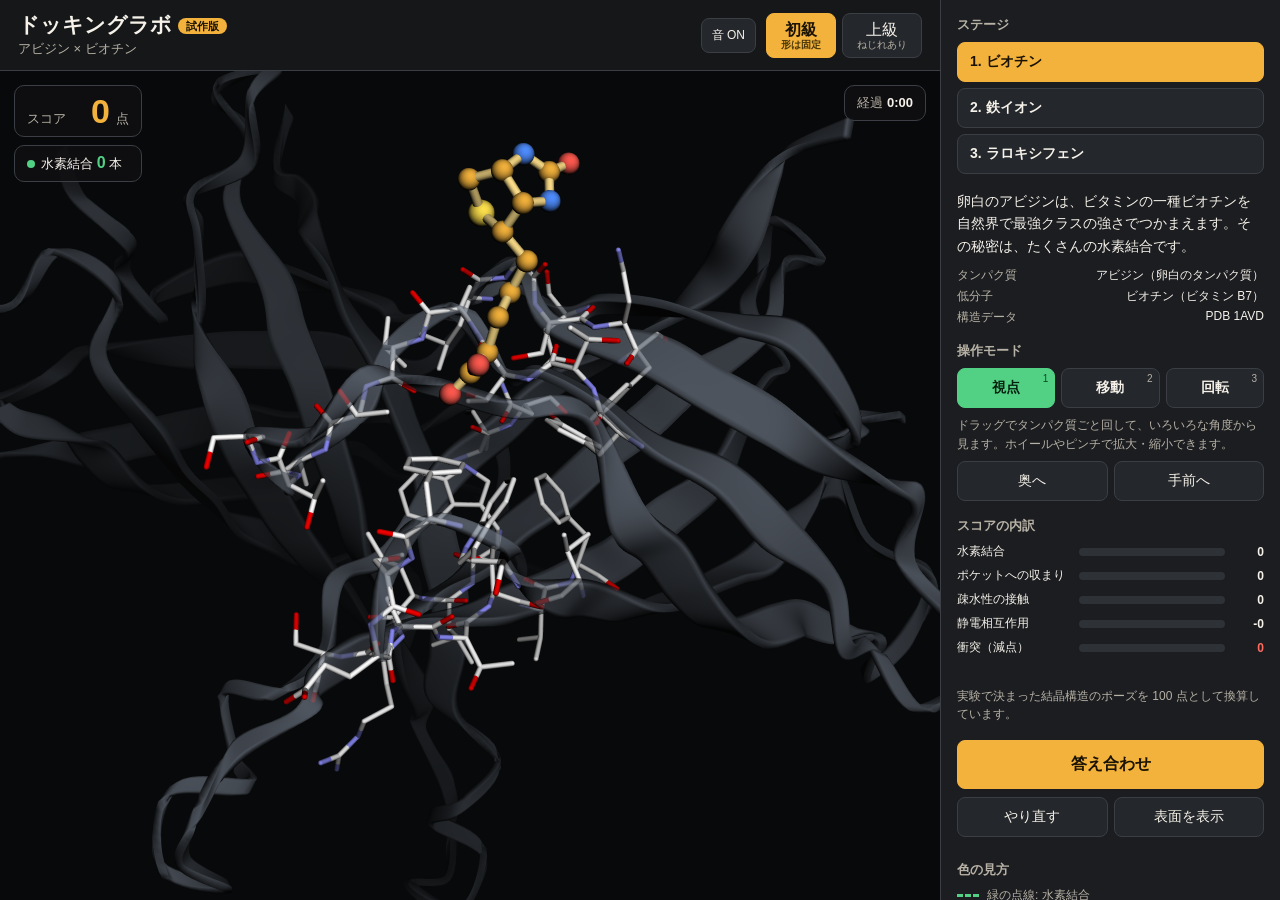
==== docking_lab/index.html @ e74ab345 "ドッキングラボ: 衝突の目印を控えめに（小さく半透明、ゆっくりした波紋、ドラッグ中はほぼ透明） Co-Authored-By: Claude Fable 5.2 <noreply@anthropic." ====
<!doctype html>
<html lang="ja">
  <head>
    <meta charset="utf-8">
    <meta name="viewport" content="width=device-width, initial-scale=1, viewport-fit=cover">
    <title>ドッキングラボ（試作版）</title>
    <link rel="stylesheet" href="styles.css?v=6">
  </head>
  <body>
    <main class="app">
      <section class="viewer-panel">
        <header class="topbar">
          <div>
            <h1>ドッキングラボ <span class="badge">試作版</span></h1>
            <p id="stageTitle" class="subtitle"></p>
          </div>
          <div class="top-actions">
          <button id="soundButton" class="sound" type="button" aria-pressed="true">音 ON</button>
          <div class="level-switch" role="group" aria-label="難易度">
            <button id="levelRigid" class="level active" type="button">初級<small>形は固定</small></button>
            <button id="levelFlex" class="level" type="button">上級<small>ねじれあり</small></button>
          </div>
          </div>
        </header>

        <div class="viewer-wrap">
          <div id="viewer" aria-label="タンパク質と低分子の 3D ビュー"></div>
          <div id="interactionLayer" aria-hidden="true"></div>
          <div id="torsionMarkers" class="torsion-markers" aria-hidden="true" hidden></div>
          <div id="clashMarkers" class="torsion-markers" aria-hidden="true"><span class="clash-marker"></span><span class="clash-marker"></span><span class="clash-marker"></span><span class="clash-marker"></span></div>

          <div class="hud">
            <div class="hud-score">
              <span class="hud-label">スコア</span>
              <strong id="liveScore">0</strong>
              <span class="hud-unit">点</span>
            </div>
            <div class="hud-hbond">
              <span class="dot"></span>水素結合 <strong id="liveHbond">0</strong> 本
            </div>
            <div class="hud-hbond hud-metal metal-only" hidden>
              <span class="dot"></span>配位結合 <strong id="liveMetal">0</strong> 本
            </div>
            <div id="clashWarning" class="hud-clash" hidden>ぶつかっています</div>
          </div>

          <div class="timer">経過 <strong id="timer">0:00</strong></div>
          <div id="loading" class="loading">構造を読み込み中…</div>
        </div>
      </section>

      <aside class="control-panel">
        <section>
          <h2>ステージ</h2>
          <div id="stageList" class="stages"></div>
        </section>

        <section class="about">
          <p id="stageBlurb" class="blurb"></p>
          <dl class="facts">
            <div><dt>タンパク質</dt><dd id="proteinName"></dd></div>
            <div><dt>低分子</dt><dd id="ligandName"></dd></div>
            <div><dt>構造データ</dt><dd id="pdbId"></dd></div>
          </dl>
        </section>

        <section>
          <h2>操作モード</h2>
          <div class="modes">
            <button id="modeView" class="mode active" type="button" data-mode="view">視点<small>1</small></button>
            <button id="modeMove" class="mode" type="button" data-mode="move">移動<small>2</small></button>
            <button id="modeRotate" class="mode" type="button" data-mode="rotate">回転<small>3</small></button>
          </div>
          <p id="modeHelp" class="help"></p>
          <div class="depth">
            <button id="depthIn" type="button">奥へ</button>
            <button id="depthOut" type="button">手前へ</button>
          </div>
        </section>

        <section id="torsionSection" hidden>
          <h2>結合をねじる</h2>
          <div id="torsionList" class="torsions"></div>
        </section>

        <section>
          <h2>スコアの内訳</h2>
          <ul class="breakdown">
            <li data-term="hbond"><span class="term">水素結合</span><span class="bar"><i></i></span><b>0</b></li>
            <li data-term="metal" class="metal-only" hidden><span class="term">金属への配位</span><span class="bar"><i></i></span><b>0</b></li>
            <li data-term="fit"><span class="term">ポケットへの収まり</span><span class="bar"><i></i></span><b>0</b></li>
            <li data-term="hydrophobic"><span class="term">疎水性の接触</span><span class="bar"><i></i></span><b>0</b></li>
            <li data-term="electrostatic"><span class="term">静電相互作用</span><span class="bar"><i></i></span><b>0</b></li>
            <li data-term="clash" class="negative"><span class="term">衝突（減点）</span><span class="bar"><i></i></span><b>0</b></li>
          </ul>
          <p id="clashDetail" class="clash-detail"></p>
          <p class="help">実験で決まった結晶構造のポーズを 100 点として換算しています。</p>
        </section>

        <section>
          <button id="judgeButton" class="primary" type="button">答え合わせ</button>
          <div id="result" class="result" hidden>
            <p id="resultHeadline" class="result-headline"></p>
            <dl class="facts">
              <div><dt>スコア</dt><dd id="resultScore"></dd></div>
              <div><dt>結晶構造とのずれ（RMSD）</dt><dd id="resultRmsd"></dd></div>
              <div><dt>時間</dt><dd id="resultTime"></dd></div>
            </dl>
            <p id="resultNote" class="help"></p>
          </div>
          <div class="row">
            <button id="resetButton" type="button">やり直す</button>
            <button id="surfaceButton" type="button">表面を表示</button>
          </div>
          <p id="bestRecord" class="help"></p>
        </section>

        <section>
          <h2>色の見方</h2>
          <ul class="legend">
            <li><span class="swatch hb"></span>緑の点線: 水素結合</li>
            <li class="metal-only" hidden><span class="swatch metal"></span>オレンジの点線: 金属への配位結合</li>
            <li><span class="swatch clash"></span>赤い球: ぶつかっている原子</li>
            <li><span class="swatch answer"></span>緑の分子: 結晶構造での正解</li>
          </ul>
        </section>
      </aside>
    </main>

    <script src="3Dmol-min.js"></script>
    <script src="scoring.js?v=3"></script>
    <script src="data/avidin-biotin.js?v=2"></script>
    <script src="data/lactoferrin-iron.js?v=1"></script>
    <script src="data/estrogen-raloxifene.js?v=1"></script>
    <script src="app.js?v=6"></script>
  </body>
</html>
---- docking_lab/styles.css ----
:root {
  color-scheme: dark;
  --bg: #101113;
  --panel: #1b1d20;
  --panel-2: #24272b;
  --text: #f6f2ea;
  --muted: #b8b2a6;
  --line: #3b3f45;
  --accent: #f3b23c;
  --good: #52d185;
  --bad: #ff6b5e;
}

* { box-sizing: border-box; }

html, body { height: 100%; }

body {
  margin: 0;
  overflow: hidden;
  background: var(--bg);
  color: var(--text);
  font-family: -apple-system, BlinkMacSystemFont, "Hiragino Sans", "Yu Gothic", sans-serif;
  -webkit-text-size-adjust: 100%;
}

h1, h2, p, dl, dd, ul { margin: 0; padding: 0; }
ul { list-style: none; }

button {
  font: inherit;
  color: var(--text);
  background: var(--panel-2);
  border: 1px solid var(--line);
  border-radius: 8px;
  padding: 10px 12px;
  cursor: pointer;
  touch-action: manipulation;
}
button:hover { border-color: #5a6068; }
button:focus-visible { outline: 2px solid var(--accent); outline-offset: 2px; }

.app {
  display: grid;
  grid-template-columns: minmax(0, 1fr) 340px;
  height: 100vh;
  height: 100dvh;
}

.viewer-panel {
  display: grid;
  grid-template-rows: auto minmax(0, 1fr);
  min-width: 0;
  min-height: 0;
}

.topbar {
  display: flex;
  align-items: center;
  justify-content: space-between;
  gap: 16px;
  padding: 12px 18px;
  border-bottom: 1px solid var(--line);
  background: #151719;
}

h1 { font-size: 21px; line-height: 1.25; }
h2 { font-size: 13px; color: var(--muted); font-weight: 600; margin-bottom: 8px; }

.badge {
  font-size: 11px;
  font-weight: 600;
  color: #1a1304;
  background: var(--accent);
  border-radius: 999px;
  padding: 2px 8px;
  vertical-align: middle;
}

.subtitle { color: var(--muted); font-size: 13px; margin-top: 2px; }

.top-actions { display: flex; align-items: center; gap: 10px; flex-shrink: 0; }
.sound { padding: 8px 10px; font-size: 12px; white-space: nowrap; }
.sound.off { color: var(--muted); }
.level-switch { display: flex; gap: 6px; flex-shrink: 0; }
.level { display: flex; flex-direction: column; align-items: center; padding: 6px 14px; line-height: 1.2; }
.level small { font-size: 10px; color: var(--muted); }
.level.active { background: var(--accent); border-color: var(--accent); color: #1a1304; font-weight: 700; }
.level.active small { color: #4a3708; }

.viewer-wrap {
  position: relative;
  min-height: 0;
  background: #08090a;
  overflow: hidden;
}

#viewer, #interactionLayer { position: absolute; inset: 0; }
#viewer { cursor: grab; touch-action: none; }

#interactionLayer {
  display: none;
  z-index: 5;
  cursor: move;
  touch-action: none;
  -webkit-user-select: none;
  user-select: none;
}
#interactionLayer.active { display: block; }
#interactionLayer.rotate { cursor: crosshair; }

.hud {
  position: absolute;
  left: 14px;
  top: 14px;
  z-index: 7;
  display: flex;
  flex-direction: column;
  gap: 8px;
  pointer-events: none;
}

.hud-score, .hud-hbond, .hud-clash, .timer {
  background: rgba(16, 17, 19, 0.82);
  border: 1px solid var(--line);
  border-radius: 10px;
  padding: 8px 12px;
  font-size: 13px;
}

.hud-score { display: flex; align-items: baseline; gap: 6px; }
.hud-score strong {
  font-size: 34px;
  line-height: 1;
  color: var(--accent);
  font-variant-numeric: tabular-nums;
  min-width: 2ch;
  text-align: right;
}
.hud-label, .hud-unit { color: var(--muted); }

.hud-hbond strong { color: var(--good); font-size: 16px; font-variant-numeric: tabular-nums; }
.hud-hbond .dot {
  display: inline-block;
  width: 8px; height: 8px;
  margin-right: 6px;
  border-radius: 50%;
  background: var(--good);
}
.hud-hbond.pulse { animation: pulse 0.35s ease; }
@keyframes pulse {
  0% { box-shadow: 0 0 0 0 rgba(82, 209, 133, 0.7); }
  100% { box-shadow: 0 0 0 12px rgba(82, 209, 133, 0); }
}

.hud-clash { color: var(--bad); border-color: var(--bad); font-weight: 600; }

.timer {
  position: absolute;
  right: 14px;
  top: 14px;
  z-index: 7;
  color: var(--muted);
  pointer-events: none;
}
.timer strong { color: var(--text); font-variant-numeric: tabular-nums; }

.loading {
  position: absolute;
  inset: 0;
  z-index: 9;
  display: grid;
  place-items: center;
  background: #08090a;
  color: var(--muted);
}
.loading[hidden] { display: none; }

.control-panel {
  display: flex;
  flex-direction: column;
  gap: 16px;
  padding: 16px;
  overflow-y: auto;
  background: var(--panel);
  border-left: 1px solid var(--line);
  font-size: 14px;
}

.blurb { line-height: 1.6; }

.facts { display: grid; gap: 4px; margin-top: 10px; font-size: 12px; }
.facts div { display: flex; justify-content: space-between; gap: 12px; }
.facts dt { color: var(--muted); flex-shrink: 0; }
.facts dd { text-align: right; }

.modes { display: grid; grid-template-columns: repeat(3, 1fr); gap: 6px; }
.mode { position: relative; font-weight: 600; }
.mode small {
  position: absolute;
  right: 6px; top: 4px;
  font-size: 10px;
  color: var(--muted);
  font-weight: 400;
}
.mode.active { background: var(--good); border-color: var(--good); color: #06210f; }
.mode.active small { color: #0e4a25; }

.help { color: var(--muted); font-size: 12px; line-height: 1.55; margin-top: 8px; }

.depth, .row { display: grid; grid-template-columns: 1fr 1fr; gap: 6px; margin-top: 8px; }

.torsions { display: grid; gap: 8px; }
.torsion { display: grid; grid-template-columns: auto 1fr 3.2em; align-items: center; gap: 8px; font-size: 12px; }
.torsion label { color: var(--muted); white-space: nowrap; }
.torsion output { text-align: right; font-variant-numeric: tabular-nums; }
.torsion input { width: 100%; accent-color: #49c6e5; }
.torsion.active label { color: #49c6e5; font-weight: 600; }

.breakdown { display: grid; gap: 7px; }
.breakdown li { display: grid; grid-template-columns: 9.5em 1fr 2.6em; align-items: center; gap: 8px; font-size: 12px; }
.breakdown .bar { height: 8px; border-radius: 4px; background: #2e3237; overflow: hidden; }
.breakdown .bar i { display: block; height: 100%; width: 0; background: var(--good); border-radius: 4px; transition: width 0.12s ease; }
.breakdown .negative .bar i { background: var(--bad); }
.breakdown b { text-align: right; font-variant-numeric: tabular-nums; font-weight: 600; }
.breakdown .negative b { color: var(--bad); }

.primary {
  width: 100%;
  padding: 13px;
  font-size: 16px;
  font-weight: 700;
  background: var(--accent);
  border-color: var(--accent);
  color: #1a1304;
}
.primary:hover { border-color: #ffd27a; }

.result {
  margin-top: 10px;
  padding: 12px;
  border: 1px solid var(--line);
  border-radius: 10px;
  background: var(--panel-2);
}
.result-headline { font-size: 17px; font-weight: 700; }
.result.success { border-color: var(--good); }
.result.success .result-headline { color: var(--good); }

.legend { display: grid; gap: 6px; font-size: 12px; color: var(--muted); }
.swatch { display: inline-block; width: 22px; height: 0; margin-right: 8px; vertical-align: middle; }
.swatch.hb { border-top: 3px dashed var(--good); }
.swatch.clash { width: 10px; height: 10px; border-radius: 50%; background: var(--bad); margin-right: 20px; }
.swatch.answer { border-top: 4px solid #3ddc84; opacity: 0.7; }

@media (max-width: 760px) {
  body { overflow: auto; }
  .app { display: block; height: auto; }
  .viewer-panel { display: block; }
  .viewer-wrap { height: 58vh; height: 58dvh; min-height: 320px; }
  .topbar { padding: 10px 12px; }
  h1 { font-size: 17px; }
  .subtitle { display: none; }
  .control-panel { border-left: 0; border-top: 1px solid var(--line); overflow: visible; }
  .hud-score strong { font-size: 26px; }
  .mode small { display: none; }
  .control-panel > section.about { order: 9; }
}

/* ねじれる結合の番号（分子の上に重ねる小さな印） */
.torsion-markers { position: absolute; inset: 0; z-index: 6; pointer-events: none; overflow: hidden; }
.torsion-markers[hidden] { display: none; }
.torsion-marker {
  position: absolute;
  left: 0; top: 0;
  width: 15px; height: 15px;
  margin: -7.5px 0 0 -7.5px;
  display: grid;
  place-items: center;
  border-radius: 50%;
  border: 1px solid rgba(73, 198, 229, 0.9);
  background: rgba(8, 9, 10, 0.72);
  color: #bfefff;
  font-size: 9px;
  font-weight: 700;
  line-height: 1;
  will-change: transform;
}
.torsion-marker.active { background: #49c6e5; color: #06222b; }

/* ステージ選択 */
.stages { display: grid; gap: 6px; }
.stage { text-align: left; font-weight: 600; }
.stage.active { background: var(--accent); border-color: var(--accent); color: #1a1304; }
button:disabled { opacity: 0.4; cursor: not-allowed; }

/* 金属への配位結合 */
.hud-metal strong { color: #ffa94d; }
.hud-metal .dot { background: #ffa94d; }
.breakdown li[data-term="metal"] .bar i { background: #ffa94d; }
.swatch.metal { border-top: 3px dashed #ffa94d; }
[hidden] { display: none !important; }

/* 衝突している場所の目印（赤い輪が脈打つ。タンパク質の陰でも見える） */
.clash-marker {
  position: absolute;
  left: 0; top: 0;
  width: 16px; height: 16px;
  margin: -8px 0 0 -8px;
  display: none;
  opacity: 0.65;
  transition: opacity 0.25s ease;
}
.clash-marker::before, .clash-marker::after {
  content: "";
  position: absolute;
  inset: 0;
  border-radius: 50%;
  border: 1.5px solid #ff6b5e;
}
.clash-marker::after { animation: clash-ping 2.6s ease-out infinite; }
@keyframes clash-ping {
  0% { transform: scale(1); opacity: 0.6; }
  70%, 100% { transform: scale(1.7); opacity: 0; }
}
@media (prefers-reduced-motion: reduce) { .clash-marker::after { animation: none; } }
/* 分子を動かしている間は、目印をほとんど透明にして邪魔にならないようにする */
.dragging-ligand .clash-marker { opacity: 0.14; }
.dragging-ligand .clash-marker::after { animation: none; opacity: 0; }
.clash-detail { color: var(--bad); font-size: 12px; font-weight: 600; margin-top: 8px; min-height: 1.2em; }
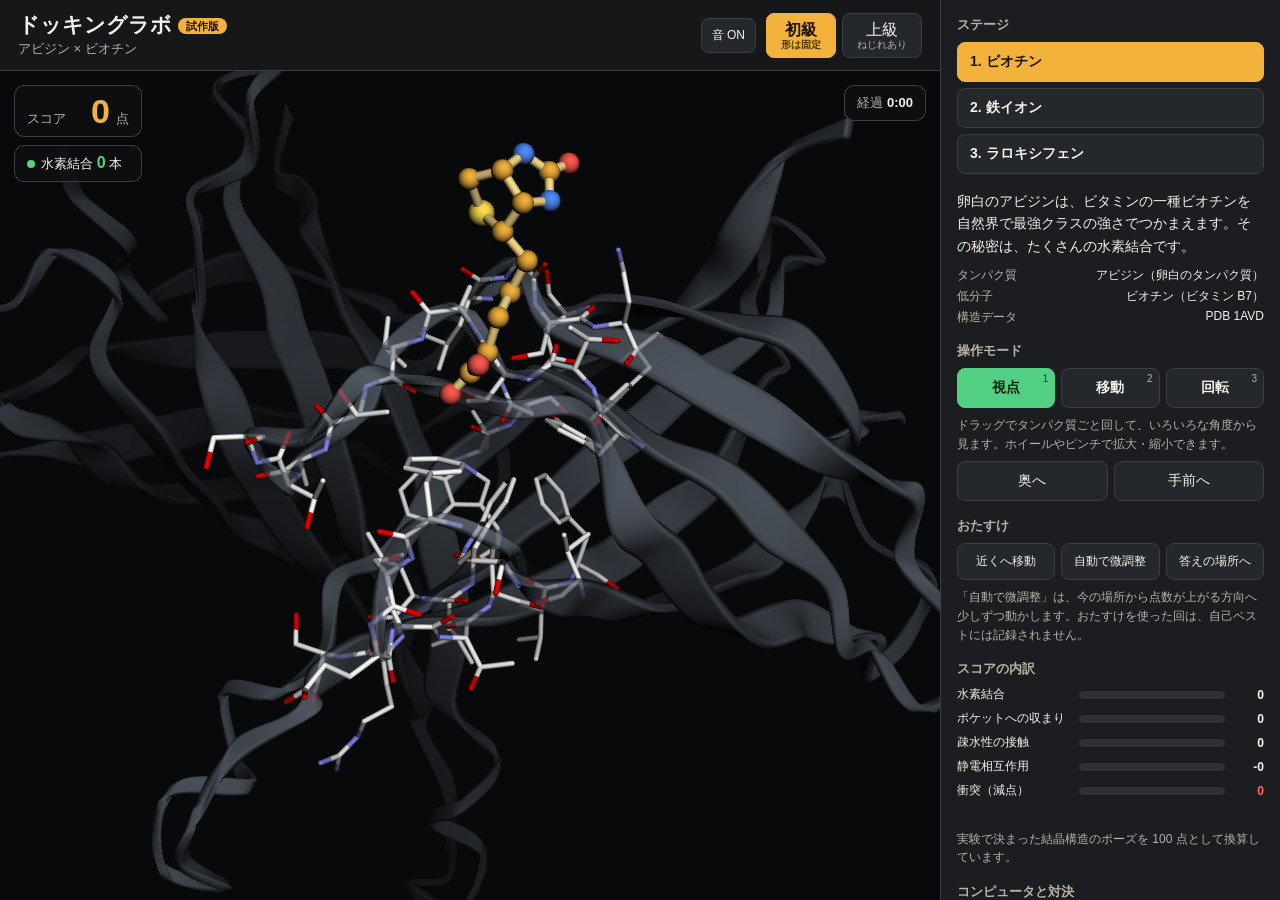
==== commit 87cd27e0: "ドッキングラボ: おたすけ（近くへ移動・自動で微調整・答えの場所へ）と、コンピュータとの対決（強さ 3 段階）を追加 Co-Authored-By: Claude Fable 5.2 <noreply" ====
--- a/docking_lab/index.html
+++ b/docking_lab/index.html
@@ -4,7 +4,7 @@
     <meta charset="utf-8">
     <meta name="viewport" content="width=device-width, initial-scale=1, viewport-fit=cover">
     <title>ドッキングラボ（試作版）</title>
-    <link rel="stylesheet" href="styles.css?v=6">
+    <link rel="stylesheet" href="styles.css?v=7">
   </head>
   <body>
     <main class="app">
@@ -40,6 +40,9 @@
             </div>
             <div class="hud-hbond hud-metal metal-only" hidden>
               <span class="dot"></span>配位結合 <strong id="liveMetal">0</strong> 本
+            </div>
+            <div id="cpuChip" class="hud-hbond hud-cpu" hidden>
+              <span class="dot"></span>コンピュータ <strong id="cpuScore">0</strong> 点
             </div>
             <div id="clashWarning" class="hud-clash" hidden>ぶつかっています</div>
           </div>
@@ -78,6 +81,16 @@
           </div>
         </section>
 
+        <section>
+          <h2>おたすけ</h2>
+          <div class="assist">
+            <button id="assistNear" type="button">近くへ移動</button>
+            <button id="assistRefine" type="button">自動で微調整</button>
+            <button id="assistAnswer" type="button">答えの場所へ</button>
+          </div>
+          <p class="help">「自動で微調整」は、今の場所から点数が上がる方向へ少しずつ動かします。おたすけを使った回は、自己ベストには記録されません。</p>
+        </section>
+
         <section id="torsionSection" hidden>
           <h2>結合をねじる</h2>
           <div id="torsionList" class="torsions"></div>
@@ -98,6 +111,18 @@
         </section>
 
         <section>
+          <h2>コンピュータと対決</h2>
+          <div class="cpu-levels" role="group" aria-label="コンピュータの強さ">
+            <button class="cpu-level active" type="button" data-level="weak">よわい</button>
+            <button class="cpu-level" type="button" data-level="normal">ふつう</button>
+            <button class="cpu-level" type="button" data-level="strong">つよい</button>
+          </div>
+          <button id="cpuButton" class="cpu" type="button">コンピュータと対決する</button>
+          <p id="cpuStatus" class="help cpu-status"></p>
+          <p class="help">コンピュータは、ポケットのあたりで分子をランダムに動かし、点数が上がる置き方を 45〜60 秒間探します。強いほど、たくさん試します。実際のドッキング計算と同じ考え方です。紫色の分子がコンピュータです。</p>
+        </section>
+
+        <section>
           <button id="judgeButton" class="primary" type="button">答え合わせ</button>
           <div id="result" class="result" hidden>
             <p id="resultHeadline" class="result-headline"></p>
@@ -106,6 +131,8 @@
               <div><dt>結晶構造とのずれ（RMSD）</dt><dd id="resultRmsd"></dd></div>
               <div><dt>時間</dt><dd id="resultTime"></dd></div>
             </dl>
+            <p id="resultCpu" class="result-cpu" hidden><span id="resultCpuText"></span></p>
+            <p id="resultAssist" class="help" hidden>おたすけを使ったので、自己ベストには記録していません。</p>
             <p id="resultNote" class="help"></p>
           </div>
           <div class="row">
@@ -122,6 +149,7 @@
             <li class="metal-only" hidden><span class="swatch metal"></span>オレンジの点線: 金属への配位結合</li>
             <li><span class="swatch clash"></span>赤い球: ぶつかっている原子</li>
             <li><span class="swatch answer"></span>緑の分子: 結晶構造での正解</li>
+            <li><span class="swatch cpu"></span>紫の分子: コンピュータ</li>
           </ul>
         </section>
       </aside>
@@ -132,6 +160,6 @@
     <script src="data/avidin-biotin.js?v=2"></script>
     <script src="data/lactoferrin-iron.js?v=1"></script>
     <script src="data/estrogen-raloxifene.js?v=1"></script>
-    <script src="app.js?v=6"></script>
+    <script src="app.js?v=8"></script>
   </body>
 </html>
--- a/docking_lab/styles.css
+++ b/docking_lab/styles.css
@@ -328,3 +328,19 @@
 .dragging-ligand .clash-marker { opacity: 0.14; }
 .dragging-ligand .clash-marker::after { animation: none; opacity: 0; }
 .clash-detail { color: var(--bad); font-size: 12px; font-weight: 600; margin-top: 8px; min-height: 1.2em; }
+
+/* おたすけ */
+.assist { display: grid; grid-template-columns: repeat(3, 1fr); gap: 6px; }
+.assist button { padding: 9px 4px; font-size: 12px; }
+.assist button.busy { border-color: var(--accent); color: var(--accent); }
+
+/* コンピュータと対決 */
+.cpu { width: 100%; font-weight: 600; border-color: #6f58b8; color: #d9c9ff; }
+.cpu-status { color: #d9c9ff; min-height: 1.2em; }
+.hud-cpu strong { color: #b18cff; }
+.hud-cpu .dot { background: #b18cff; }
+.result-cpu { margin-top: 8px; font-weight: 700; color: #d9c9ff; }
+.swatch.cpu { border-top: 4px solid #b18cff; opacity: 0.8; }
+.cpu-levels { display: grid; grid-template-columns: repeat(3, 1fr); gap: 6px; margin-bottom: 6px; }
+.cpu-level { padding: 7px 4px; font-size: 12px; }
+.cpu-level.active { background: #6f58b8; border-color: #6f58b8; color: #fff; font-weight: 700; }
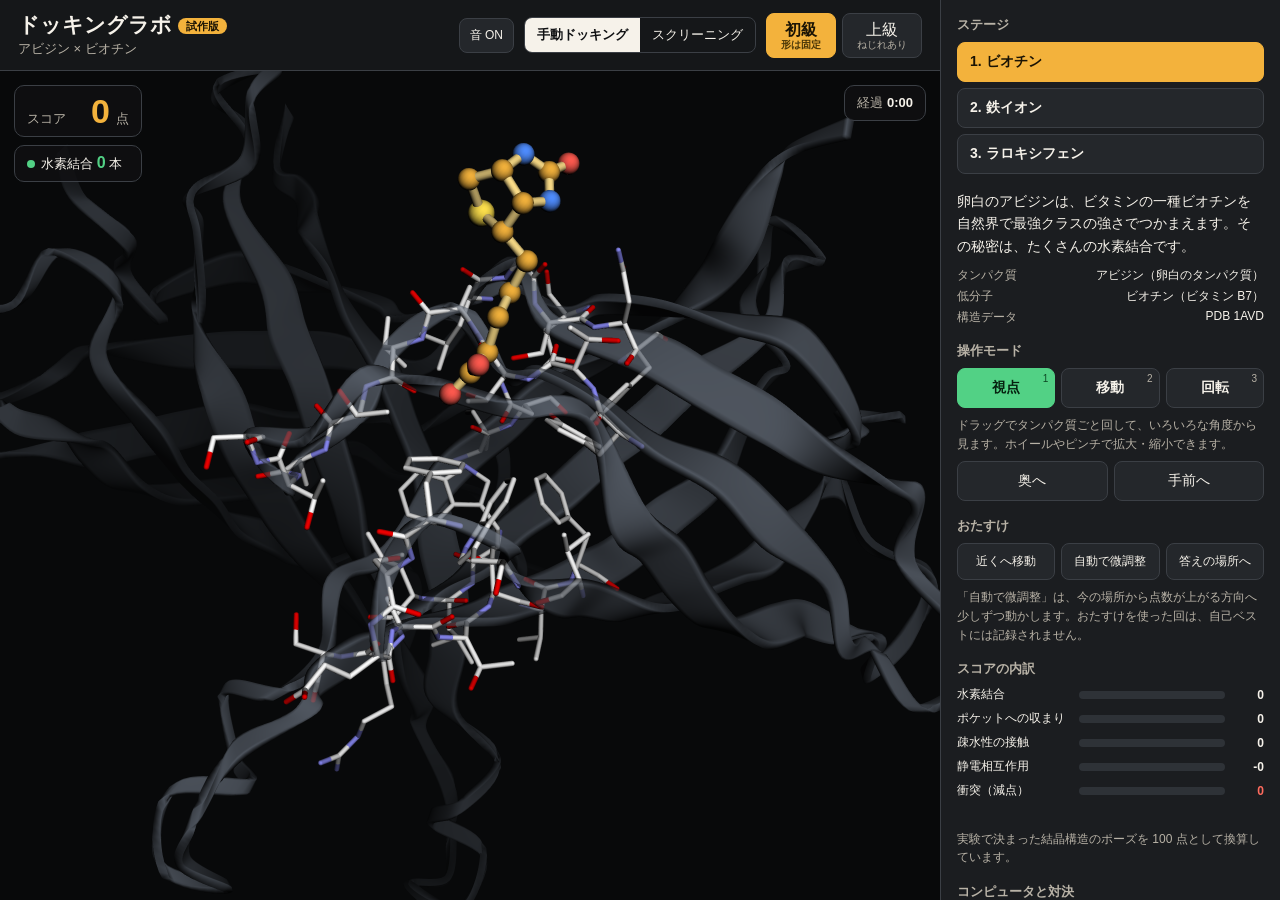
==== commit 2d1c637a: "ドッキングラボ: スクリーニングモードを追加（アビジンの相手を 5 候補から当てる。自動ドッキングと結果の解説つき） Co-Authored-By: Claude Fable 5.2 <noreply" ====
--- a/docking_lab/index.html
+++ b/docking_lab/index.html
@@ -4,7 +4,7 @@
     <meta charset="utf-8">
     <meta name="viewport" content="width=device-width, initial-scale=1, viewport-fit=cover">
     <title>ドッキングラボ（試作版）</title>
-    <link rel="stylesheet" href="styles.css?v=7">
+    <link rel="stylesheet" href="styles.css?v=9">
   </head>
   <body>
     <main class="app">
@@ -16,7 +16,11 @@
           </div>
           <div class="top-actions">
           <button id="soundButton" class="sound" type="button" aria-pressed="true">音 ON</button>
-          <div class="level-switch" role="group" aria-label="難易度">
+          <div class="tabs" role="group" aria-label="遊び方">
+            <button id="tabManual" class="tab active" type="button">手動ドッキング</button>
+            <button id="tabScreen" class="tab" type="button">スクリーニング</button>
+          </div>
+          <div class="level-switch manual-only" role="group" aria-label="難易度">
             <button id="levelRigid" class="level active" type="button">初級<small>形は固定</small></button>
             <button id="levelFlex" class="level" type="button">上級<small>ねじれあり</small></button>
           </div>
@@ -41,24 +45,49 @@
             <div class="hud-hbond hud-metal metal-only" hidden>
               <span class="dot"></span>配位結合 <strong id="liveMetal">0</strong> 本
             </div>
-            <div id="cpuChip" class="hud-hbond hud-cpu" hidden>
-              <span class="dot"></span>コンピュータ <strong id="cpuScore">0</strong> 点
-            </div>
             <div id="clashWarning" class="hud-clash" hidden>ぶつかっています</div>
           </div>
 
-          <div class="timer">経過 <strong id="timer">0:00</strong></div>
+          <div class="cpu-pane" aria-label="コンピュータの画面">
+            <div id="cpuViewer"></div>
+            <div class="cpu-hud">
+              <div class="cpu-title">コンピュータ</div>
+              <div class="cpu-best">最高 <strong id="cpuScore">0</strong> 点</div>
+              <div class="cpu-now">いま <span id="cpuNow">0</span> 点</div>
+            </div>
+          </div>
+          <div class="player-tag">あなた</div>
+          <div class="timer manual-only">経過 <strong id="timer">0:00</strong></div>
           <div id="loading" class="loading">構造を読み込み中…</div>
         </div>
       </section>
 
       <aside class="control-panel">
-        <section>
+        <section class="screen-only">
+          <h2>スクリーニング</h2>
+          <p id="screenQuestion" class="blurb"></p>
+          <div id="candidateList" class="candidates"></div>
+          <div class="row">
+            <button id="autoOne" type="button">選んだ分子を自動ドッキング</button>
+            <button id="autoAll" type="button">全部まとめて自動ドッキング</button>
+          </div>
+          <p id="screenProgress" class="help screen-progress"></p>
+          <p id="screenHint" class="help"></p>
+          <button id="showScreenResult" class="primary" type="button" disabled>結果を見る</button>
+          <div id="screenResult" class="result" hidden>
+            <p id="screenVerdict" class="result-headline"></p>
+            <p id="screenCaveat" class="help"></p>
+            <ol id="screenRanking" class="ranking"></ol>
+          </div>
+          <p id="screenNote" class="help"></p>
+        </section>
+
+        <section class="manual-only">
           <h2>ステージ</h2>
           <div id="stageList" class="stages"></div>
         </section>
 
-        <section class="about">
+        <section class="about manual-only">
           <p id="stageBlurb" class="blurb"></p>
           <dl class="facts">
             <div><dt>タンパク質</dt><dd id="proteinName"></dd></div>
@@ -81,7 +110,7 @@
           </div>
         </section>
 
-        <section>
+        <section class="manual-only">
           <h2>おたすけ</h2>
           <div class="assist">
             <button id="assistNear" type="button">近くへ移動</button>
@@ -110,7 +139,7 @@
           <p class="help">実験で決まった結晶構造のポーズを 100 点として換算しています。</p>
         </section>
 
-        <section>
+        <section class="manual-only">
           <h2>コンピュータと対決</h2>
           <div class="cpu-levels" role="group" aria-label="コンピュータの強さ">
             <button class="cpu-level active" type="button" data-level="weak">よわい</button>
@@ -119,10 +148,10 @@
           </div>
           <button id="cpuButton" class="cpu" type="button">コンピュータと対決する</button>
           <p id="cpuStatus" class="help cpu-status"></p>
-          <p class="help">コンピュータは、ポケットのあたりで分子をランダムに動かし、点数が上がる置き方を 45〜60 秒間探します。強いほど、たくさん試します。実際のドッキング計算と同じ考え方です。紫色の分子がコンピュータです。</p>
+          <p class="help">コンピュータは、ポケットのあたりで分子をランダムに動かし、点数が上がる置き方を 45〜60 秒間探します。強いほど、たくさん試します。実際のドッキング計算と同じ考え方です。対決中は画面が 2 つに分かれ、紫色の分子がコンピュータです。100 点の場所を見つけると、そこで探索をやめます。</p>
         </section>
 
-        <section>
+        <section class="manual-only">
           <button id="judgeButton" class="primary" type="button">答え合わせ</button>
           <div id="result" class="result" hidden>
             <p id="resultHeadline" class="result-headline"></p>
@@ -160,6 +189,7 @@
     <script src="data/avidin-biotin.js?v=2"></script>
     <script src="data/lactoferrin-iron.js?v=1"></script>
     <script src="data/estrogen-raloxifene.js?v=1"></script>
-    <script src="app.js?v=8"></script>
+    <script src="data/screen-avidin.js?v=1"></script>
+    <script src="app.js?v=10"></script>
   </body>
 </html>
--- a/docking_lab/styles.css
+++ b/docking_lab/styles.css
@@ -344,3 +344,99 @@
 .cpu-levels { display: grid; grid-template-columns: repeat(3, 1fr); gap: 6px; margin-bottom: 6px; }
 .cpu-level { padding: 7px 4px; font-size: 12px; }
 .cpu-level.active { background: #6f58b8; border-color: #6f58b8; color: #fff; font-weight: 700; }
+
+/* 対決中の 2 画面表示（左: あなた、右: コンピュータ。スマホでは上下） */
+.cpu-pane { display: none; position: absolute; top: 0; right: 0; bottom: 0; left: 50%; border-left: 2px solid #6f58b8; background: #0d0a14; z-index: 4; }
+.cpu-pane #cpuViewer { position: absolute; inset: 0; pointer-events: none; }
+.player-tag { display: none; }
+.viewer-wrap.split .cpu-pane { display: block; }
+.viewer-wrap.split #viewer,
+.viewer-wrap.split #interactionLayer,
+.viewer-wrap.split .torsion-markers { right: 50%; }
+.viewer-wrap.split .timer { right: calc(50% + 14px); }
+.viewer-wrap.split .player-tag {
+  display: block;
+  position: absolute;
+  left: 14px; bottom: 12px;
+  z-index: 7;
+  font-size: 12px; font-weight: 700;
+  color: var(--accent);
+  pointer-events: none;
+}
+.cpu-hud {
+  position: absolute;
+  left: 14px; top: 14px;
+  z-index: 2;
+  background: rgba(16, 13, 24, 0.85);
+  border: 1px solid #6f58b8;
+  border-radius: 10px;
+  padding: 8px 12px;
+  font-size: 13px;
+  color: var(--muted);
+  pointer-events: none;
+}
+.cpu-title { font-size: 12px; font-weight: 700; color: #d9c9ff; margin-bottom: 2px; }
+.cpu-best strong { font-size: 30px; line-height: 1; color: #b18cff; font-variant-numeric: tabular-nums; }
+.cpu-now { font-size: 12px; font-variant-numeric: tabular-nums; }
+@media (max-width: 760px) {
+  .viewer-wrap.split { height: 76vh; height: 76dvh; }
+  .cpu-pane { left: 0; top: 50%; border-left: 0; border-top: 2px solid #6f58b8; }
+  .viewer-wrap.split #viewer,
+  .viewer-wrap.split #interactionLayer,
+  .viewer-wrap.split .torsion-markers { right: 0; bottom: 50%; }
+  .viewer-wrap.split .timer { right: 14px; }
+  .viewer-wrap.split .player-tag { bottom: calc(50% + 10px); }
+  .cpu-best strong { font-size: 22px; }
+}
+
+/* 遊び方の切り替え */
+.tabs { display: flex; gap: 0; border: 1px solid var(--line); border-radius: 8px; overflow: hidden; }
+.tab { border: 0; border-radius: 0; padding: 8px 12px; font-size: 13px; background: transparent; white-space: nowrap; }
+.tab.active { background: var(--text); color: #101113; font-weight: 700; }
+.screen-only { display: none; }
+body.mode-screen .screen-only { display: block; }
+body.mode-screen .manual-only { display: none !important; }
+
+/* スクリーニング */
+.candidates { display: grid; gap: 6px; margin: 10px 0; }
+.candidate {
+  display: grid;
+  grid-template-columns: 1fr auto;
+  grid-template-areas: "main score" "main predict";
+  align-items: center;
+  gap: 2px 8px;
+  border: 1px solid var(--line);
+  border-radius: 8px;
+  background: var(--panel-2);
+  padding: 4px 10px 4px 4px;
+}
+.candidate.active { border-color: var(--accent); box-shadow: inset 3px 0 0 var(--accent); }
+.candidate.busy { border-color: #49c6e5; }
+.cand-main { grid-area: main; display: grid; gap: 2px; text-align: left; border: 0; background: transparent; padding: 6px 8px; }
+.cand-name { font-weight: 700; }
+.cand-desc { font-size: 11px; color: var(--muted); line-height: 1.4; }
+.cand-score { grid-area: score; text-align: right; font-weight: 700; font-variant-numeric: tabular-nums; color: var(--muted); }
+.candidate.docked .cand-score { color: var(--accent); }
+.cand-predict { grid-area: predict; font-size: 11px; color: var(--muted); display: flex; align-items: center; gap: 4px; justify-content: flex-end; cursor: pointer; }
+.cand-predict input { accent-color: var(--accent); }
+.screen-progress { color: #49c6e5; min-height: 1.2em; }
+#showScreenResult { margin-top: 8px; }
+.ranking { display: grid; gap: 10px; margin: 10px 0 0; padding: 0; list-style: none; }
+.rank-row { display: grid; gap: 4px; font-size: 12px; }
+.rank-head { display: flex; gap: 8px; align-items: baseline; }
+.rank-no { color: var(--muted); flex-shrink: 0; }
+.rank-name { font-weight: 700; flex: 1; }
+.rank-points { font-variant-numeric: tabular-nums; }
+.rank-row .bar { height: 8px; border-radius: 4px; background: #2e3237; overflow: hidden; }
+.rank-row .bar i { display: block; height: 100%; background: var(--muted); border-radius: 4px; }
+.rank-row.truth-3 .bar i { background: var(--good); }
+.rank-row.truth-2 .bar i { background: #9fd65a; }
+.rank-truth { font-weight: 600; }
+.rank-row.truth-3 .rank-truth { color: var(--good); }
+.rank-row.truth-2 .rank-truth { color: #9fd65a; }
+.rank-row.truth-1 .rank-truth, .rank-row.truth-0 .rank-truth { color: var(--muted); }
+.rank-lesson { color: var(--muted); line-height: 1.5; }
+@media (max-width: 760px) {
+  .topbar { flex-wrap: wrap; }
+  .tab { padding: 7px 9px; font-size: 12px; }
+}
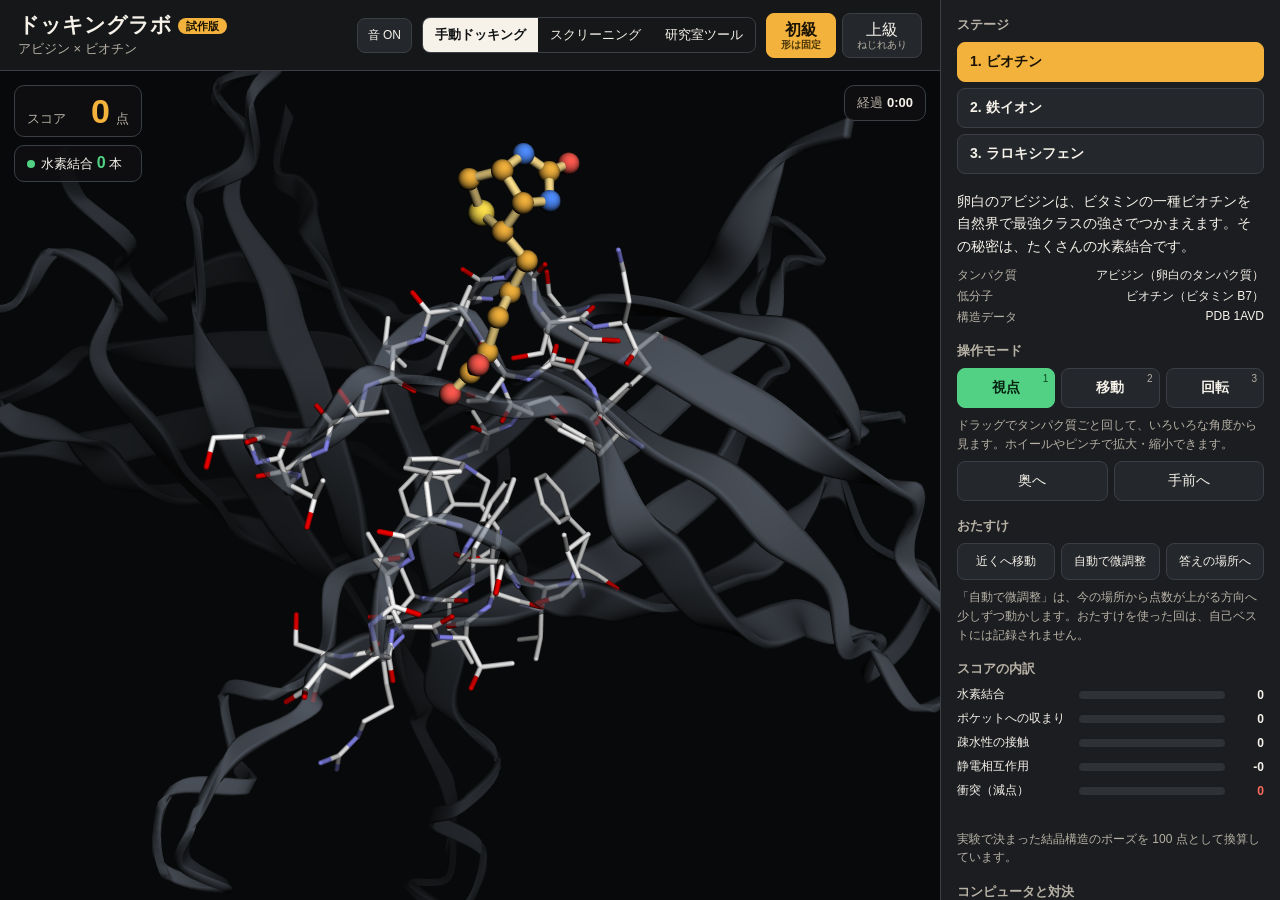
==== commit dc753aea: "ドッキングラボ: 研究室ツール（モード C）を追加 自分の構造ファイル（PDB / mmCIF）をブラウザ内だけで解析し、ポケットを選んで 自分の化合物（SDF / MOL）を自動ドッキングできる。再" ====
--- a/docking_lab/index.html
+++ b/docking_lab/index.html
@@ -4,7 +4,7 @@
     <meta charset="utf-8">
     <meta name="viewport" content="width=device-width, initial-scale=1, viewport-fit=cover">
     <title>ドッキングラボ（試作版）</title>
-    <link rel="stylesheet" href="styles.css?v=9">
+    <link rel="stylesheet" href="styles.css?v=10">
   </head>
   <body>
     <main class="app">
@@ -19,6 +19,7 @@
           <div class="tabs" role="group" aria-label="遊び方">
             <button id="tabManual" class="tab active" type="button">手動ドッキング</button>
             <button id="tabScreen" class="tab" type="button">スクリーニング</button>
+            <button id="tabLab" class="tab" type="button">研究室ツール</button>
           </div>
           <div class="level-switch manual-only" role="group" aria-label="難易度">
             <button id="levelRigid" class="level active" type="button">初級<small>形は固定</small></button>
@@ -63,6 +64,55 @@
       </section>
 
       <aside class="control-panel">
+        <section class="lab-only">
+          <h2>研究室ツール</h2>
+          <p class="help">自分の構造ファイルで試せます。ファイルはこの画面の中だけで処理され、どこにも送信されません。</p>
+          <div id="labDrop" class="dropzone">
+            <input id="labFile" type="file" accept=".pdb,.ent,.cif,.mmcif" hidden>
+            <button id="labPick" type="button">構造ファイルを選ぶ</button>
+            <p class="help">PDB（.pdb）または mmCIF（.cif）。ここにドラッグしても読み込めます。</p>
+          </div>
+          <p id="labError" class="lab-error" hidden></p>
+          <div id="labInfo" class="lab-info" hidden></div>
+          <div id="labPocketWrap" hidden>
+            <h2>ポケットを選ぶ</h2>
+            <p class="help">構造の中にある低分子を選ぶと、その場所がポケットになります。点数は、選んだ低分子が結晶構造で取っている形を 100 点として換算します。</p>
+            <div id="labPocketList" class="candidates"></div>
+          </div>
+        </section>
+
+        <section class="lab-only" id="labDockSection" hidden>
+          <h2>試す分子</h2>
+          <div id="labCandidateList" class="candidates"></div>
+          <input id="labLigandFile" type="file" accept=".sdf,.mol" multiple hidden>
+          <div class="row">
+            <button id="labAddLigand" type="button">化合物を追加（SDF / MOL）</button>
+            <button id="labAutoOne" type="button">選んだ分子を自動ドッキング</button>
+          </div>
+          <div class="row">
+            <button id="labAutoAll" type="button">全部まとめて自動ドッキング</button>
+            <button id="labRank" type="button">点数順に並べる</button>
+          </div>
+          <p id="labProgress" class="help screen-progress"></p>
+          <ol id="labRanking" class="ranking" hidden></ol>
+        </section>
+
+        <section class="lab-only" id="labCheckSection" hidden>
+          <h2>スコアの信頼性</h2>
+          <p class="help">この簡易スコアは、どの系でも正しいとは限りません。結晶構造のリガンドを自動ドッキングし直して、結晶と違う場所に高い点数が出ないかを調べます。</p>
+          <button id="labCheck" type="button">この系で調べる（十数秒）</button>
+          <p id="labCheckProgress" class="help screen-progress"></p>
+          <div id="labCheckResult" class="result" hidden>
+            <p id="labCheckVerdict" class="result-headline"></p>
+            <dl class="facts">
+              <div><dt>結晶構造のポーズ</dt><dd>100 点</dd></div>
+              <div><dt>結晶から 2.5 Å 以上離れた場所の最高点</dt><dd id="labCheckDecoy"></dd></div>
+              <div><dt>結晶より高得点になった回数</dt><dd id="labCheckBeat"></dd></div>
+            </dl>
+            <p id="labCheckNote" class="help"></p>
+          </div>
+        </section>
+
         <section class="screen-only">
           <h2>スクリーニング</h2>
           <p id="screenQuestion" class="blurb"></p>
@@ -151,7 +201,7 @@
           <p class="help">コンピュータは、ポケットのあたりで分子をランダムに動かし、点数が上がる置き方を 45〜60 秒間探します。強いほど、たくさん試します。実際のドッキング計算と同じ考え方です。対決中は画面が 2 つに分かれ、紫色の分子がコンピュータです。100 点の場所を見つけると、そこで探索をやめます。</p>
         </section>
 
-        <section class="manual-only">
+        <section id="judgeSection" class="manual-only">
           <button id="judgeButton" class="primary" type="button">答え合わせ</button>
           <div id="result" class="result" hidden>
             <p id="resultHeadline" class="result-headline"></p>
@@ -186,10 +236,11 @@
 
     <script src="3Dmol-min.js"></script>
     <script src="scoring.js?v=3"></script>
+    <script src="structure.js?v=1"></script>
     <script src="data/avidin-biotin.js?v=2"></script>
     <script src="data/lactoferrin-iron.js?v=1"></script>
     <script src="data/estrogen-raloxifene.js?v=1"></script>
     <script src="data/screen-avidin.js?v=1"></script>
-    <script src="app.js?v=10"></script>
+    <script src="app.js?v=11"></script>
   </body>
 </html>
--- a/docking_lab/styles.css
+++ b/docking_lab/styles.css
@@ -393,9 +393,10 @@
 .tabs { display: flex; gap: 0; border: 1px solid var(--line); border-radius: 8px; overflow: hidden; }
 .tab { border: 0; border-radius: 0; padding: 8px 12px; font-size: 13px; background: transparent; white-space: nowrap; }
 .tab.active { background: var(--text); color: #101113; font-weight: 700; }
-.screen-only { display: none; }
+.screen-only, .lab-only { display: none; }
 body.mode-screen .screen-only { display: block; }
-body.mode-screen .manual-only { display: none !important; }
+body.mode-lab .lab-only { display: block; }
+body.mode-screen .manual-only, body.mode-lab .manual-only { display: none !important; }
 
 /* スクリーニング */
 .candidates { display: grid; gap: 6px; margin: 10px 0; }
@@ -440,3 +441,23 @@
   .topbar { flex-wrap: wrap; }
   .tab { padding: 7px 9px; font-size: 12px; }
 }
+
+/* 研究室ツール */
+.dropzone {
+  display: grid;
+  gap: 8px;
+  justify-items: start;
+  padding: 12px;
+  border: 1px dashed var(--line);
+  border-radius: 10px;
+  margin-top: 10px;
+}
+.dropzone.over { border-color: var(--accent); background: rgba(243, 178, 60, 0.08); }
+.dropzone .help { margin: 0; }
+.lab-error { color: var(--bad); font-size: 12px; margin-top: 8px; line-height: 1.5; }
+.lab-info { font-size: 12px; color: var(--muted); line-height: 1.6; margin-top: 10px; }
+.lab-info strong { color: var(--text); }
+.pocket-row { display: grid; gap: 2px; text-align: left; width: 100%; border: 0; background: transparent; padding: 8px; }
+.pocket-row .cand-desc { font-size: 11px; }
+#labRanking { margin-top: 10px; }
+#labRanking .rank-row .bar i { background: var(--accent); }
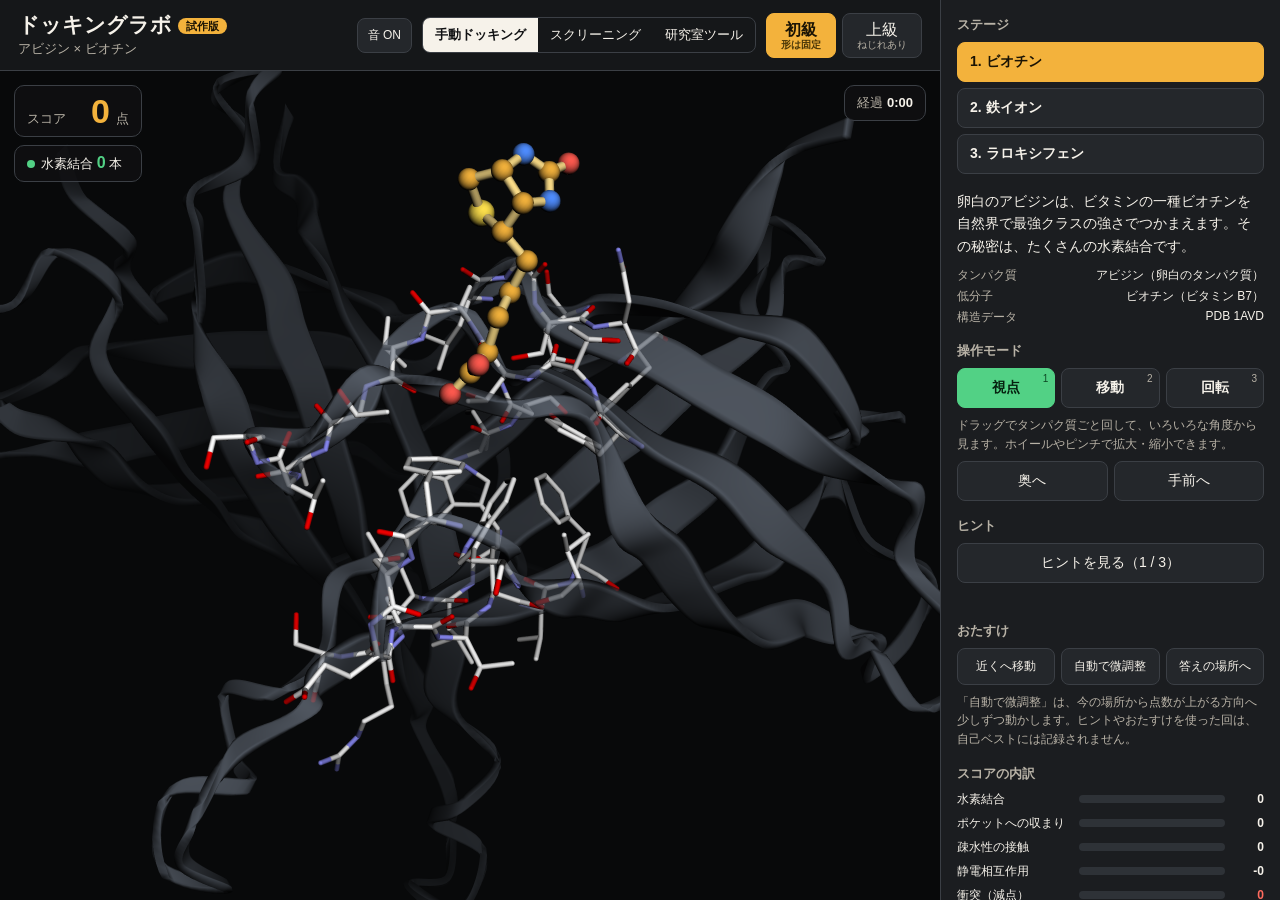
==== commit b34caf8f: "ドッキングラボ: 3 段階のヒントを追加し、研究室ツールでもヒントとおたすけを使えるようにした Co-Authored-By: Claude Opus 5 <noreply@anthropic.com" ====
--- a/docking_lab/index.html
+++ b/docking_lab/index.html
@@ -4,7 +4,7 @@
     <meta charset="utf-8">
     <meta name="viewport" content="width=device-width, initial-scale=1, viewport-fit=cover">
     <title>ドッキングラボ（試作版）</title>
-    <link rel="stylesheet" href="styles.css?v=10">
+    <link rel="stylesheet" href="styles.css?v=13">
   </head>
   <body>
     <main class="app">
@@ -72,6 +72,11 @@
             <button id="labPick" type="button">構造ファイルを選ぶ</button>
             <p class="help">PDB（.pdb）または mmCIF（.cif）。ここにドラッグしても読み込めます。</p>
           </div>
+          <div class="fetch-row">
+            <input id="labPdbId" type="text" placeholder="例: 1AVD" maxlength="10" autocomplete="off" spellcheck="false" aria-label="PDB ID">
+            <button id="labFetch" type="button">PDB から取得</button>
+          </div>
+          <p class="help">ファイルが手元になければ、PDB ID（4 文字）を入れると RCSB から直接読み込みます。</p>
           <p id="labError" class="lab-error" hidden></p>
           <div id="labInfo" class="lab-info" hidden></div>
           <div id="labPocketWrap" hidden>
@@ -85,6 +90,11 @@
           <h2>試す分子</h2>
           <div id="labCandidateList" class="candidates"></div>
           <input id="labLigandFile" type="file" accept=".sdf,.mol" multiple hidden>
+          <div class="fetch-row">
+            <input id="labCompound" type="text" placeholder="例: estradiol / 5757" autocomplete="off" spellcheck="false" aria-label="化合物名または PubChem CID">
+            <button id="labFetchCompound" type="button">PubChem から取得</button>
+          </div>
+          <p class="help">化合物の英語名か PubChem CID を入れると、立体構造つきの SDF を取り寄せます。</p>
           <div class="row">
             <button id="labAddLigand" type="button">化合物を追加（SDF / MOL）</button>
             <button id="labAutoOne" type="button">選んだ分子を自動ドッキング</button>
@@ -160,14 +170,20 @@
           </div>
         </section>
 
-        <section class="manual-only">
+        <section class="no-screen">
+          <h2>ヒント</h2>
+          <button id="hintButton" class="wide" type="button">ヒントを見る（1 / 3）</button>
+          <p id="hintText" class="hint-text"></p>
+        </section>
+
+        <section class="no-screen">
           <h2>おたすけ</h2>
           <div class="assist">
             <button id="assistNear" type="button">近くへ移動</button>
             <button id="assistRefine" type="button">自動で微調整</button>
             <button id="assistAnswer" type="button">答えの場所へ</button>
           </div>
-          <p class="help">「自動で微調整」は、今の場所から点数が上がる方向へ少しずつ動かします。おたすけを使った回は、自己ベストには記録されません。</p>
+          <p class="help">「自動で微調整」は、今の場所から点数が上がる方向へ少しずつ動かします。ヒントやおたすけを使った回は、自己ベストには記録されません。</p>
         </section>
 
         <section id="torsionSection" hidden>
@@ -236,11 +252,11 @@
 
     <script src="3Dmol-min.js"></script>
     <script src="scoring.js?v=3"></script>
-    <script src="structure.js?v=1"></script>
+    <script src="structure.js?v=2"></script>
     <script src="data/avidin-biotin.js?v=2"></script>
     <script src="data/lactoferrin-iron.js?v=1"></script>
     <script src="data/estrogen-raloxifene.js?v=1"></script>
     <script src="data/screen-avidin.js?v=1"></script>
-    <script src="app.js?v=11"></script>
+    <script src="app.js?v=14"></script>
   </body>
 </html>
--- a/docking_lab/styles.css
+++ b/docking_lab/styles.css
@@ -397,6 +397,7 @@
 body.mode-screen .screen-only { display: block; }
 body.mode-lab .lab-only { display: block; }
 body.mode-screen .manual-only, body.mode-lab .manual-only { display: none !important; }
+body.mode-screen .no-screen { display: none !important; }
 
 /* スクリーニング */
 .candidates { display: grid; gap: 6px; margin: 10px 0; }
@@ -461,3 +462,20 @@
 .pocket-row .cand-desc { font-size: 11px; }
 #labRanking { margin-top: 10px; }
 #labRanking .rank-row .bar i { background: var(--accent); }
+
+.fetch-row { display: grid; grid-template-columns: 1fr auto; gap: 6px; margin-top: 10px; }
+.fetch-row input {
+  font: inherit;
+  font-size: 13px;
+  color: var(--text);
+  background: var(--panel-2);
+  border: 1px solid var(--line);
+  border-radius: 8px;
+  padding: 9px 10px;
+  min-width: 0;
+}
+.fetch-row input:focus-visible { outline: 2px solid var(--accent); outline-offset: 1px; }
+.fetch-row button { white-space: nowrap; font-size: 13px; }
+
+.hint-text { color: var(--accent); font-size: 12px; line-height: 1.6; margin-top: 8px; min-height: 1.2em; }
+.wide { width: 100%; }
